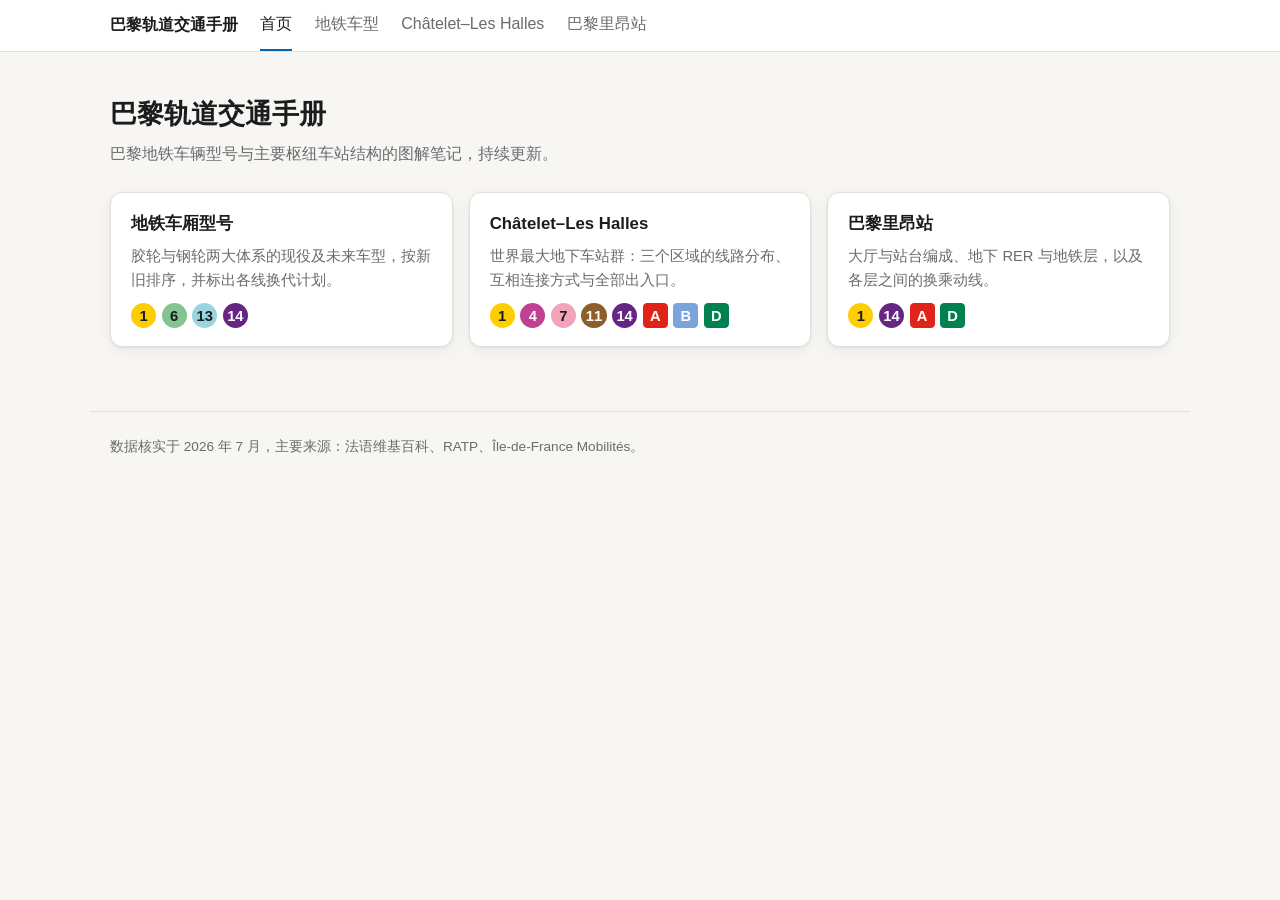
==== index.html @ 50a8e54b "站点骨架：共享样式、导航注入与车型页渲染器" ====
<!DOCTYPE html>
<html lang="zh-CN">
<head>
  <meta charset="UTF-8" />
  <meta name="viewport" content="width=device-width, initial-scale=1.0" />
  <title>巴黎轨道交通手册</title>
  <link rel="stylesheet" href="assets/css/main.css" />
  <script src="assets/js/site.js" data-root="./"></script>
</head>
<body>
  <main>
    <h1>巴黎轨道交通手册</h1>
    <p class="lead">巴黎地铁车辆型号与主要枢纽车站结构的图解笔记，持续更新。</p>

    <div class="card-grid">
      <a class="card" href="rolling-stock.html">
        <h3>地铁车厢型号</h3>
        <p>胶轮与钢轮两大体系的现役及未来车型，按新旧排序，并标出各线换代计划。</p>
        <div class="card-lines">
          <span data-line="1"></span><span data-line="6"></span>
          <span data-line="13"></span><span data-line="14"></span>
        </div>
      </a>

      <a class="card" href="stations/chatelet-les-halles.html">
        <h3>Châtelet–Les Halles</h3>
        <p>世界最大地下车站群：三个区域的线路分布、互相连接方式与全部出入口。</p>
        <div class="card-lines">
          <span data-line="1"></span><span data-line="4"></span>
          <span data-line="7"></span><span data-line="11"></span>
          <span data-line="14"></span><span data-line="A"></span>
          <span data-line="B"></span><span data-line="D"></span>
        </div>
      </a>

      <a class="card" href="stations/gare-de-lyon.html">
        <h3>巴黎里昂站</h3>
        <p>大厅与站台编成、地下 RER 与地铁层，以及各层之间的换乘动线。</p>
        <div class="card-lines">
          <span data-line="1"></span><span data-line="14"></span>
          <span data-line="A"></span><span data-line="D"></span>
        </div>
      </a>
    </div>
  </main>

  <footer class="site-footer">
    数据核实于 2026 年 7 月，主要来源：法语维基百科、RATP、Île-de-France Mobilités。
  </footer>
</body>
</html>
---- assets/css/main.css ----
/* ===== 设计变量 ===== */
:root {
  --bg: #f7f6f3;
  --surface: #ffffff;
  --text: #1c1c1e;
  --text-dim: #6b6b70;
  --border: #e2e0da;
  --accent: #0064b0;
  --shadow: 0 1px 3px rgba(0, 0, 0, 0.07), 0 4px 16px rgba(0, 0, 0, 0.05);
  --radius: 12px;

  /* IDFM 线路色（2019 版官方色板） */
  --m1: #ffce00; --m2: #0064b0; --m3: #9f9825; --m3bis: #98d4e2;
  --m4: #c04191; --m5: #f28e42; --m6: #83c491; --m7: #f3a4ba;
  --m7bis: #83c491; --m8: #ceadd2; --m9: #d5c900; --m10: #e3b32a;
  --m11: #8d5e2a; --m12: #00814f; --m13: #98d4e2; --m14: #662483;
  --rer-a: #e2231a; --rer-b: #7ba3dc; --rer-c: #f99d1d;
  --rer-d: #00814f; --rer-e: #b94e9a;
}

@media (prefers-color-scheme: dark) {
  :root {
    --bg: #17171a;
    --surface: #232327;
    --text: #ececee;
    --text-dim: #9a9aa1;
    --border: #37373d;
    --accent: #6ab2e8;
    --shadow: 0 1px 3px rgba(0, 0, 0, 0.4), 0 4px 16px rgba(0, 0, 0, 0.3);
  }
}

* { box-sizing: border-box; }

body {
  margin: 0;
  background: var(--bg);
  color: var(--text);
  font-family: "PingFang SC", "Hiragino Sans GB", "Microsoft YaHei",
    -apple-system, "Segoe UI", sans-serif;
  line-height: 1.65;
}

main {
  max-width: 1100px;
  margin: 0 auto;
  padding: 1.5rem 1.25rem 4rem;
}

h1 { font-size: 1.7rem; margin: 1rem 0 0.3rem; }
h2 { font-size: 1.25rem; margin-top: 2.2rem; }
h3 { font-size: 1.05rem; }
a { color: var(--accent); }
p.lead { color: var(--text-dim); margin-top: 0; }

/* ===== 顶部导航（由 site.js 注入） ===== */
.site-nav {
  background: var(--surface);
  border-bottom: 1px solid var(--border);
  position: sticky;
  top: 0;
  z-index: 20;
}
.site-nav .inner {
  max-width: 1100px;
  margin: 0 auto;
  padding: 0 1.25rem;
  display: flex;
  align-items: center;
  gap: 1.4rem;
  overflow-x: auto;
}
.site-nav .brand {
  font-weight: 700;
  padding: 0.7rem 0;
  white-space: nowrap;
  color: var(--text);
  text-decoration: none;
}
.site-nav a.nav-link {
  color: var(--text-dim);
  text-decoration: none;
  padding: 0.7rem 0;
  white-space: nowrap;
  border-bottom: 2px solid transparent;
}
.site-nav a.nav-link:hover { color: var(--text); }
.site-nav a.nav-link.active {
  color: var(--text);
  border-bottom-color: var(--accent);
}

/* ===== 线路标志 ===== */
.line {
  display: inline-flex;
  align-items: center;
  justify-content: center;
  width: 1.7em;
  height: 1.7em;
  border-radius: 50%;
  font-weight: 700;
  font-size: 0.92em;
  color: #fff;
  flex: none;
  font-family: -apple-system, "Segoe UI", Arial, sans-serif;
}
.line.dark-text { color: #1c1c1e; }
.line.rer { border-radius: 0.28em; }

/* 未来才会使用该车型的线路：虚线圈 */
.line.future-line {
  opacity: 0.88;
  outline: 2px dashed var(--text-dim);
  outline-offset: 2px;
}

/* ===== 卡片（首页导航等） ===== */
.card-grid {
  display: grid;
  grid-template-columns: repeat(auto-fit, minmax(260px, 1fr));
  gap: 1rem;
  margin-top: 1.5rem;
}
.card {
  display: block;
  background: var(--surface);
  border: 1px solid var(--border);
  border-radius: var(--radius);
  box-shadow: var(--shadow);
  padding: 1.1rem 1.25rem;
  text-decoration: none;
  color: var(--text);
  transition: transform 0.12s ease;
}
.card:hover { transform: translateY(-2px); }
.card h3 { margin: 0 0 0.35rem; }
.card p { margin: 0; color: var(--text-dim); font-size: 0.92rem; }
.card .card-lines { margin-top: 0.7rem; display: flex; gap: 0.35rem; flex-wrap: wrap; }

/* ===== 通用面板 ===== */
.panel {
  background: var(--surface);
  border: 1px solid var(--border);
  border-radius: var(--radius);
  box-shadow: var(--shadow);
  padding: 1.1rem 1.25rem;
}

.note {
  font-size: 0.88rem;
  color: var(--text-dim);
  border-left: 3px solid var(--border);
  padding-left: 0.8rem;
  margin: 1.2rem 0;
}

footer.site-footer {
  max-width: 1100px;
  margin: 0 auto;
  padding: 1.5rem 1.25rem 2.5rem;
  color: var(--text-dim);
  font-size: 0.85rem;
  border-top: 1px solid var(--border);
}

/* 横向可滚动容器：宽内容不得撑破页面 */
.scroll-x { overflow-x: auto; }

/* ===== 车型页 ===== */
.stock-grid {
  display: grid;
  grid-template-columns: 1fr;
  gap: 1.5rem;
  margin-top: 1.5rem;
}
@media (min-width: 900px) {
  .stock-grid { grid-template-columns: 1fr 1fr; align-items: start; }
}

.stock-panel { padding-bottom: 1.4rem; }
.stock-title { margin: 0.2rem 0 0.2rem; }
.stock-subtitle { margin: 0 0 1rem; color: var(--text-dim); font-size: 0.9rem; }

.stock-table-wrap {
  position: relative;
  /* 右侧留出箭头走线槽 */
  padding-right: 64px;
  overflow-x: auto;
}
.stock-table {
  border-collapse: collapse;
  width: 100%;
}
.stock-table th {
  text-align: left;
  font-size: 0.82rem;
  color: var(--text-dim);
  font-weight: 600;
  padding: 0.4rem 0.6rem;
  border-bottom: 2px solid var(--border);
}
.stock-table td {
  padding: 0.65rem 0.6rem;
  border-bottom: 1px solid var(--border);
  vertical-align: middle;
}
.stock-table tbody tr:last-child td { border-bottom: none; }

.cell-model { min-width: 10.5em; }
.model-name-row { display: flex; align-items: center; gap: 0.5rem; flex-wrap: wrap; }
.model-name { font-weight: 700; font-size: 1.02rem; white-space: nowrap; }
.model-year { color: var(--text-dim); font-size: 0.8rem; }
.model-note { color: var(--text-dim); font-size: 0.8rem; margin-top: 0.15rem; }

.status {
  font-size: 0.68rem;
  font-weight: 600;
  padding: 0.1em 0.55em;
  border-radius: 99px;
  white-space: nowrap;
}
.st-active { background: rgba(0, 129, 79, 0.15); color: #00814f; }
.st-out { background: rgba(200, 70, 40, 0.15); color: #c84628; }
.st-new { background: rgba(0, 100, 176, 0.15); color: var(--accent); }
.st-future { background: rgba(102, 36, 131, 0.14); color: #9457b8; }
@media (prefers-color-scheme: dark) {
  .st-active { color: #6fcfa5; }
  .st-out { color: #f0906f; }
  .st-future { color: #c39ad9; }
}

.line-wrap { display: flex; gap: 0.45rem; flex-wrap: wrap; align-items: center; }
.line-item { display: inline-flex; }

.arrow-layer {
  position: absolute;
  inset: 0;
  pointer-events: none;
  overflow: visible;
}
.arrow-path {
  fill: none;
  stroke-width: 2.2;
  opacity: 0.85;
}
.arrow-label {
  font-size: 10px;
  fill: var(--text-dim);
  writing-mode: vertical-rl;
}

/* ===== 车站结构页 ===== */
.zone-grid {
  display: grid;
  grid-template-columns: repeat(auto-fit, minmax(270px, 1fr));
  gap: 1rem;
  margin-top: 1rem;
}
.zone {
  border-top: 4px solid var(--accent);
}
.zone h3 { margin: 0.2rem 0 0.2rem; }
.zone .zone-sub { color: var(--text-dim); font-size: 0.85rem; margin: 0 0 0.8rem; }
.zone ul { padding-left: 1.2rem; margin: 0.4rem 0; }
.zone li { margin: 0.25rem 0; }
.zone .line-wrap { margin: 0.5rem 0 0.8rem; }

.exit-list { columns: 2; column-gap: 2rem; padding-left: 1.2rem; }
.exit-list li { break-inside: avoid; margin: 0.25rem 0; font-size: 0.92rem; }
@media (max-width: 640px) { .exit-list { columns: 1; } }

.connections li { margin: 0.45rem 0; }

/* 楼层剖面示意 */
.levels { margin-top: 1rem; }
.level-row {
  display: flex;
  align-items: stretch;
  gap: 0.8rem;
  border-bottom: 1px dashed var(--border);
  padding: 0.55rem 0;
}
.level-row:last-child { border-bottom: none; }
.level-tag {
  flex: none;
  width: 4.2rem;
  display: flex;
  align-items: center;
  justify-content: center;
  font-weight: 700;
  font-size: 0.85rem;
  color: var(--text-dim);
  background: var(--bg);
  border-radius: 8px;
}
.level-body { flex: 1; }
.level-body .line-wrap { display: inline-flex; margin-left: 0.4rem; vertical-align: middle; }
.level-name { font-weight: 600; }
.level-desc { color: var(--text-dim); font-size: 0.88rem; }
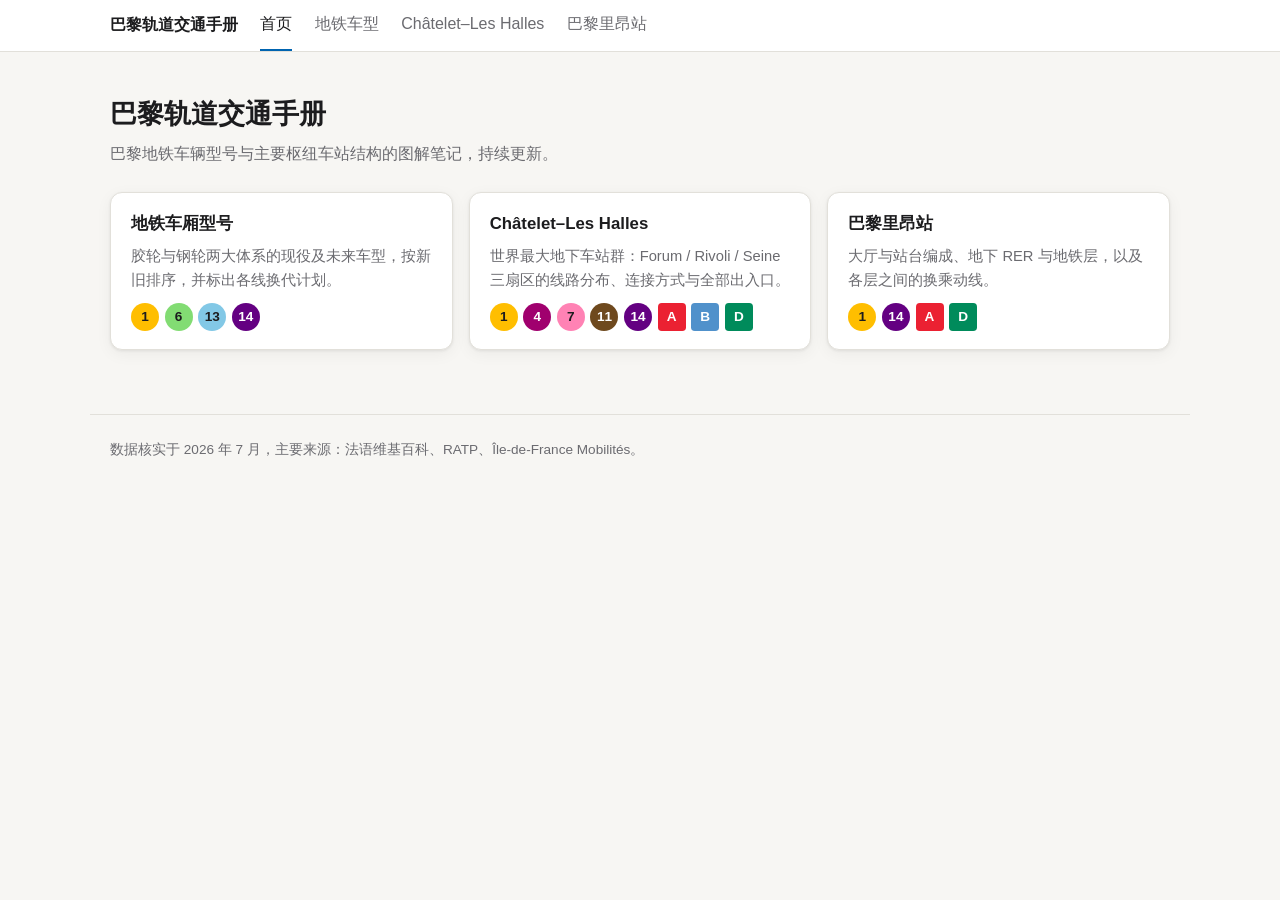
==== commit c4c53bfe: "Châtelet 页重构：按官方 Forum/Rivoli/Seine 三扇区组织，走廊长度按真实比例，加扇区 logo 与商场/地面连通" ====
--- a/index.html
+++ b/index.html
@@ -24,7 +24,7 @@
 
       <a class="card" href="stations/chatelet-les-halles.html">
         <h3>Châtelet–Les Halles</h3>
-        <p>世界最大地下车站群：三个区域的线路分布、互相连接方式与全部出入口。</p>
+        <p>世界最大地下车站群：Forum / Rivoli / Seine 三扇区的线路分布、连接方式与全部出入口。</p>
         <div class="card-lines">
           <span data-line="1"></span><span data-line="4"></span>
           <span data-line="7"></span><span data-line="11"></span>
--- a/assets/css/main.css
+++ b/assets/css/main.css
@@ -9,13 +9,16 @@
   --shadow: 0 1px 3px rgba(0, 0, 0, 0.07), 0 4px 16px rgba(0, 0, 0, 0.05);
   --radius: 12px;
 
-  /* IDFM 线路色（2019 版官方色板） */
-  --m1: #ffce00; --m2: #0064b0; --m3: #9f9825; --m3bis: #98d4e2;
-  --m4: #c04191; --m5: #f28e42; --m6: #83c491; --m7: #f3a4ba;
-  --m7bis: #83c491; --m8: #ceadd2; --m9: #d5c900; --m10: #e3b32a;
-  --m11: #8d5e2a; --m12: #00814f; --m13: #98d4e2; --m14: #662483;
-  --rer-a: #e2231a; --rer-b: #7ba3dc; --rer-c: #f99d1d;
-  --rer-d: #00814f; --rer-e: #b94e9a;
+  /* IDFM 线路色（2019 版官方色板，源自 IDFM 开放数据 referentiel-des-lignes） */
+  --m1: #ffbe00; --m2: #0055c8; --m3: #6e6e00; --m3bis: #82c8e6;
+  --m4: #a0006e; --m5: #ff5a00; --m6: #82dc73; --m7: #ff82b4;
+  --m7bis: #82dc73; --m8: #d282be; --m9: #d2d200; --m10: #dc9600;
+  --m11: #6e491e; --m12: #00643c; --m13: #82c8e6; --m14: #640082;
+  --rer-a: #eb2132; --rer-b: #5091cb; --rer-c: #ffcc30;
+  --rer-d: #008b5b; --rer-e: #b94e9a;
+
+  /* Châtelet–Les Halles 三扇区官方导向色（doré / bronze / bleu azur） */
+  --sect-forum: #c9a227; --sect-rivoli: #9c7a4b; --sect-seine: #4aa8d8;
 }
 
 @media (prefers-color-scheme: dark) {
@@ -95,15 +98,17 @@
   display: inline-flex;
   align-items: center;
   justify-content: center;
-  width: 1.7em;
-  height: 1.7em;
+  width: 1.75rem;
+  height: 1.75rem;
   border-radius: 50%;
   font-weight: 700;
-  font-size: 0.92em;
+  font-size: 0.85rem;
   color: #fff;
   flex: none;
   font-family: -apple-system, "Segoe UI", Arial, sans-serif;
 }
+/* 3bis / 7bis 等长名称缩小字号以适应圆形 */
+.line.long { font-size: 0.55rem; letter-spacing: -0.03em; }
 .line.dark-text { color: #1c1c1e; }
 .line.rer { border-radius: 0.28em; }
 
@@ -243,10 +248,20 @@
   stroke-width: 2.2;
   opacity: 0.85;
 }
-.arrow-label {
-  font-size: 10px;
-  fill: var(--text-dim);
-  writing-mode: vertical-rl;
+.transition-sched { margin-top: 1.1rem; }
+.transition-sched h3 {
+  margin: 0 0 0.4rem;
+  font-size: 0.85rem;
+  color: var(--text-dim);
+  text-transform: none;
+}
+.transition-sched ul { list-style: none; padding: 0; margin: 0; }
+.transition-sched li {
+  display: flex;
+  align-items: center;
+  gap: 0.55rem;
+  font-size: 0.88rem;
+  padding: 0.22rem 0;
 }
 
 /* ===== 车站结构页 ===== */
@@ -260,6 +275,12 @@
   border-top: 4px solid var(--accent);
 }
 .zone h3 { margin: 0.2rem 0 0.2rem; }
+.sect-logo {
+  width: 1.5em;
+  height: 1.5em;
+  vertical-align: -0.32em;
+  margin-right: 0.4em;
+}
 .zone .zone-sub { color: var(--text-dim); font-size: 0.85rem; margin: 0 0 0.8rem; }
 .zone ul { padding-left: 1.2rem; margin: 0.4rem 0; }
 .zone li { margin: 0.25rem 0; }
